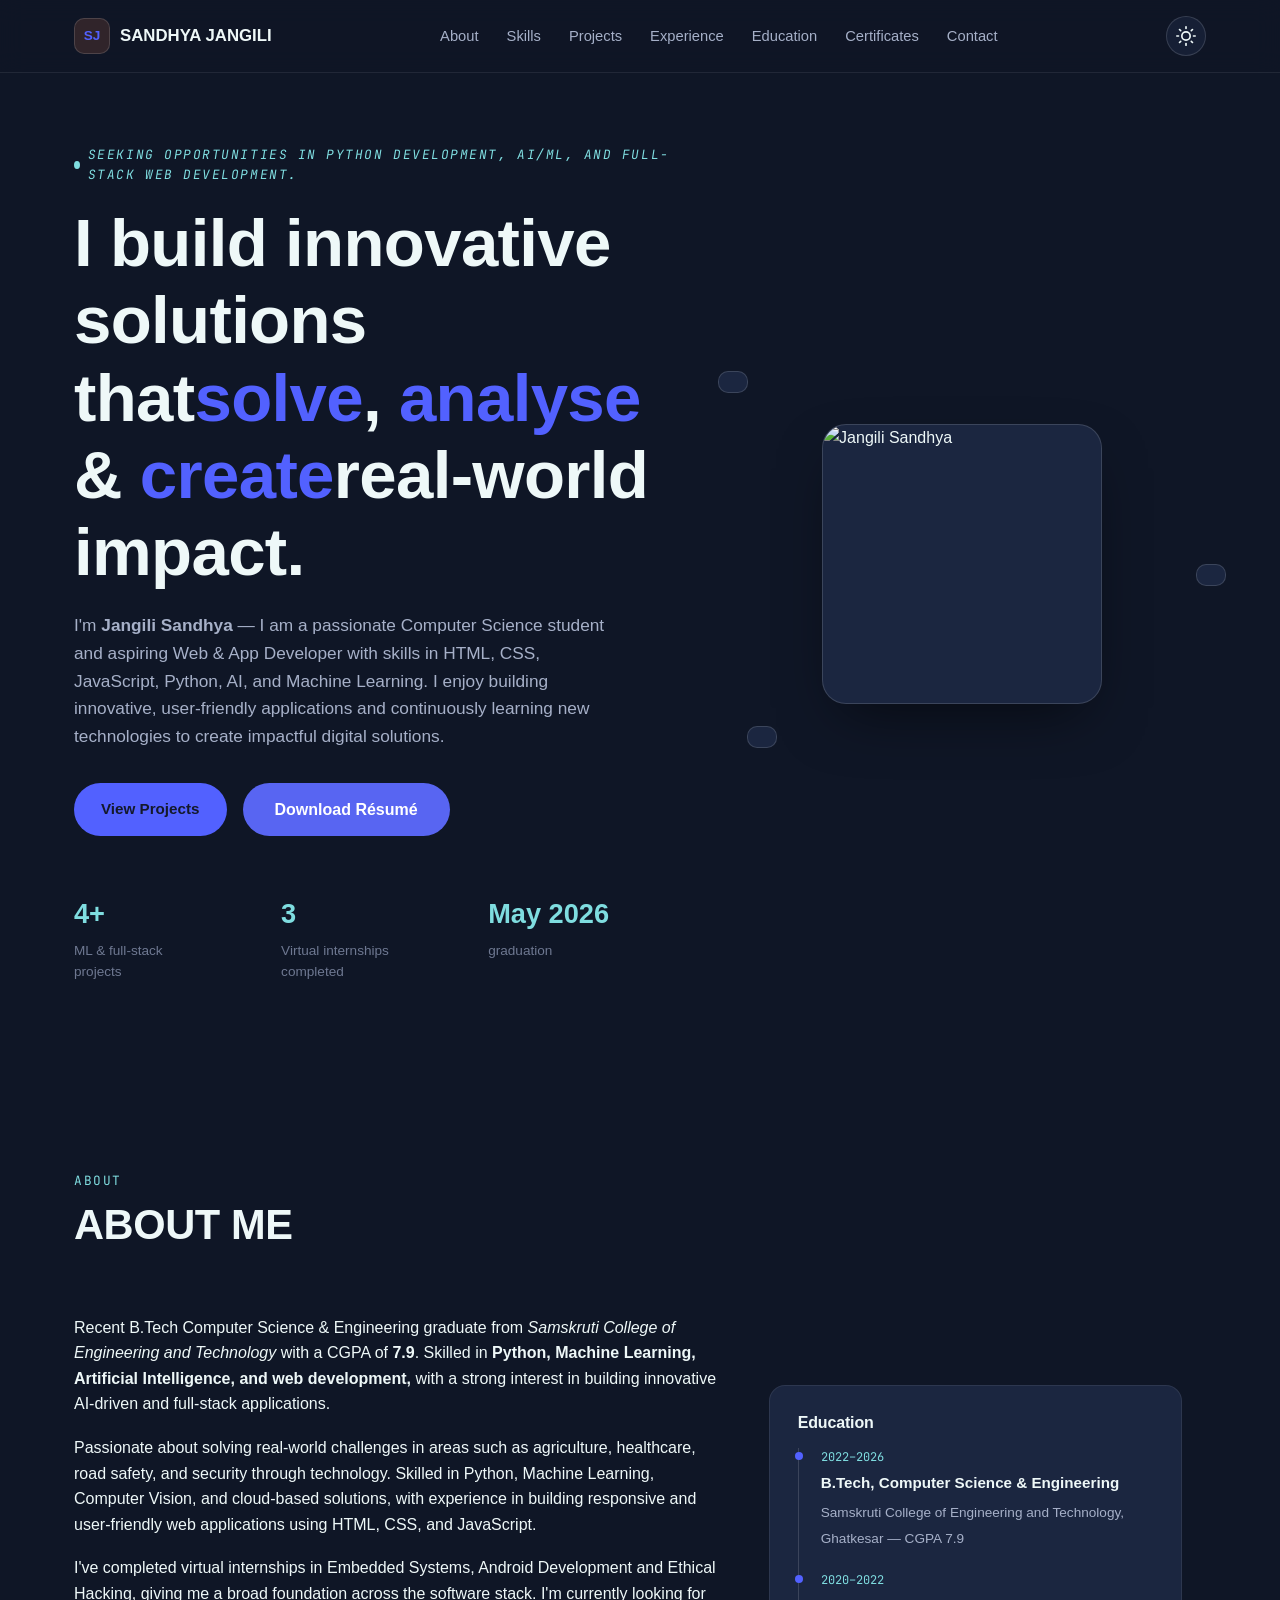
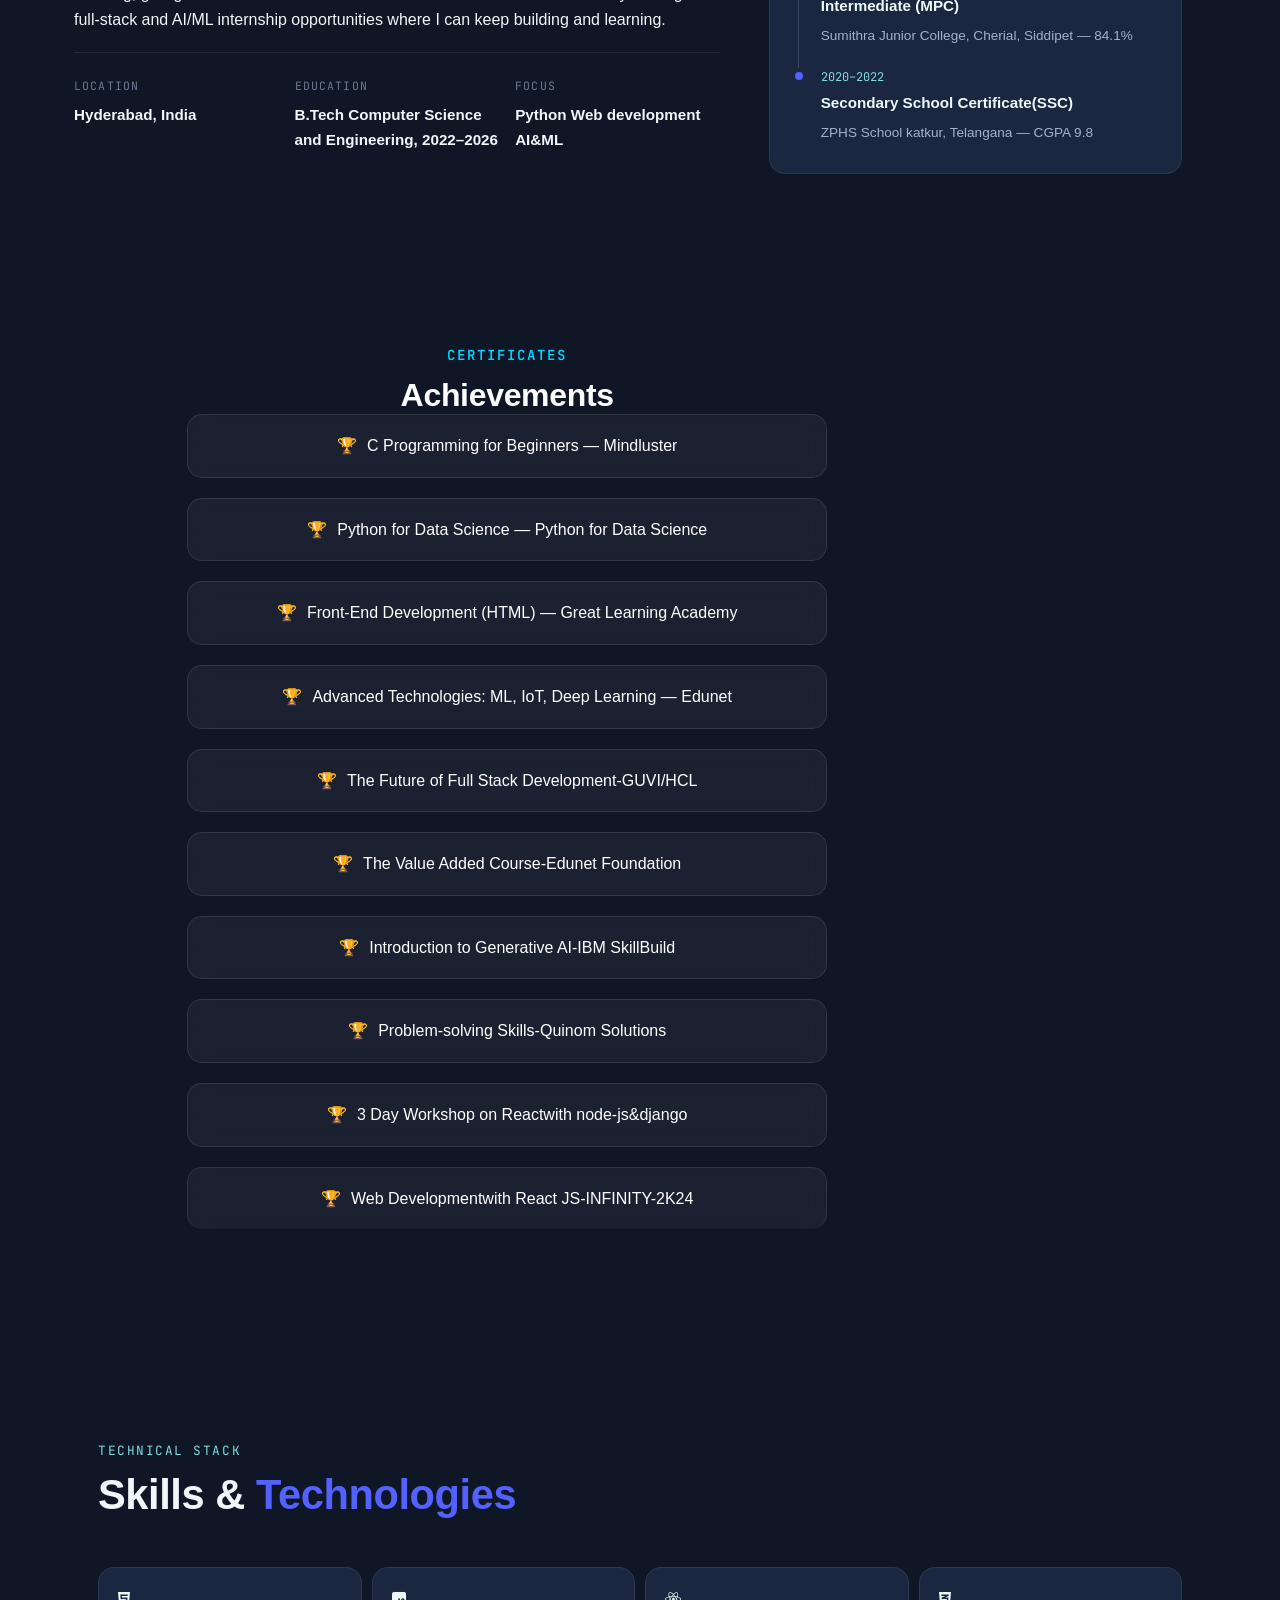
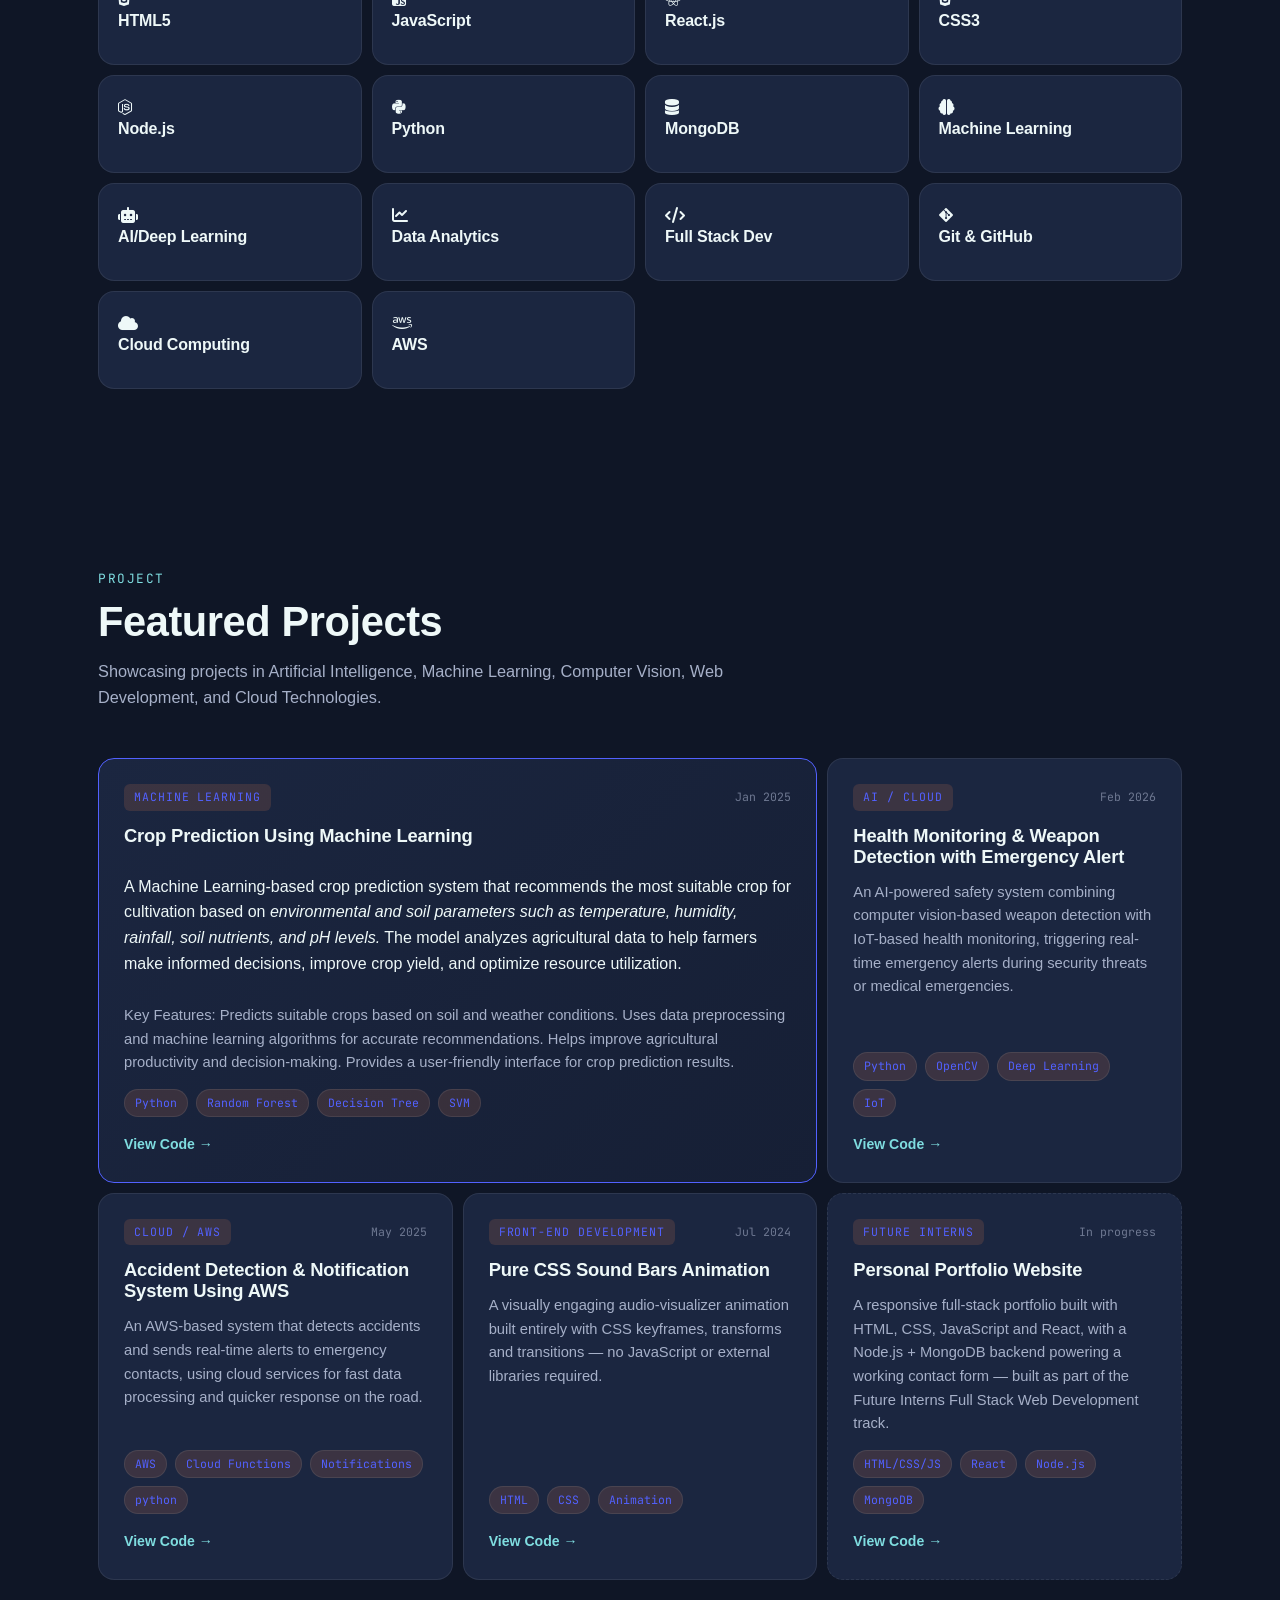
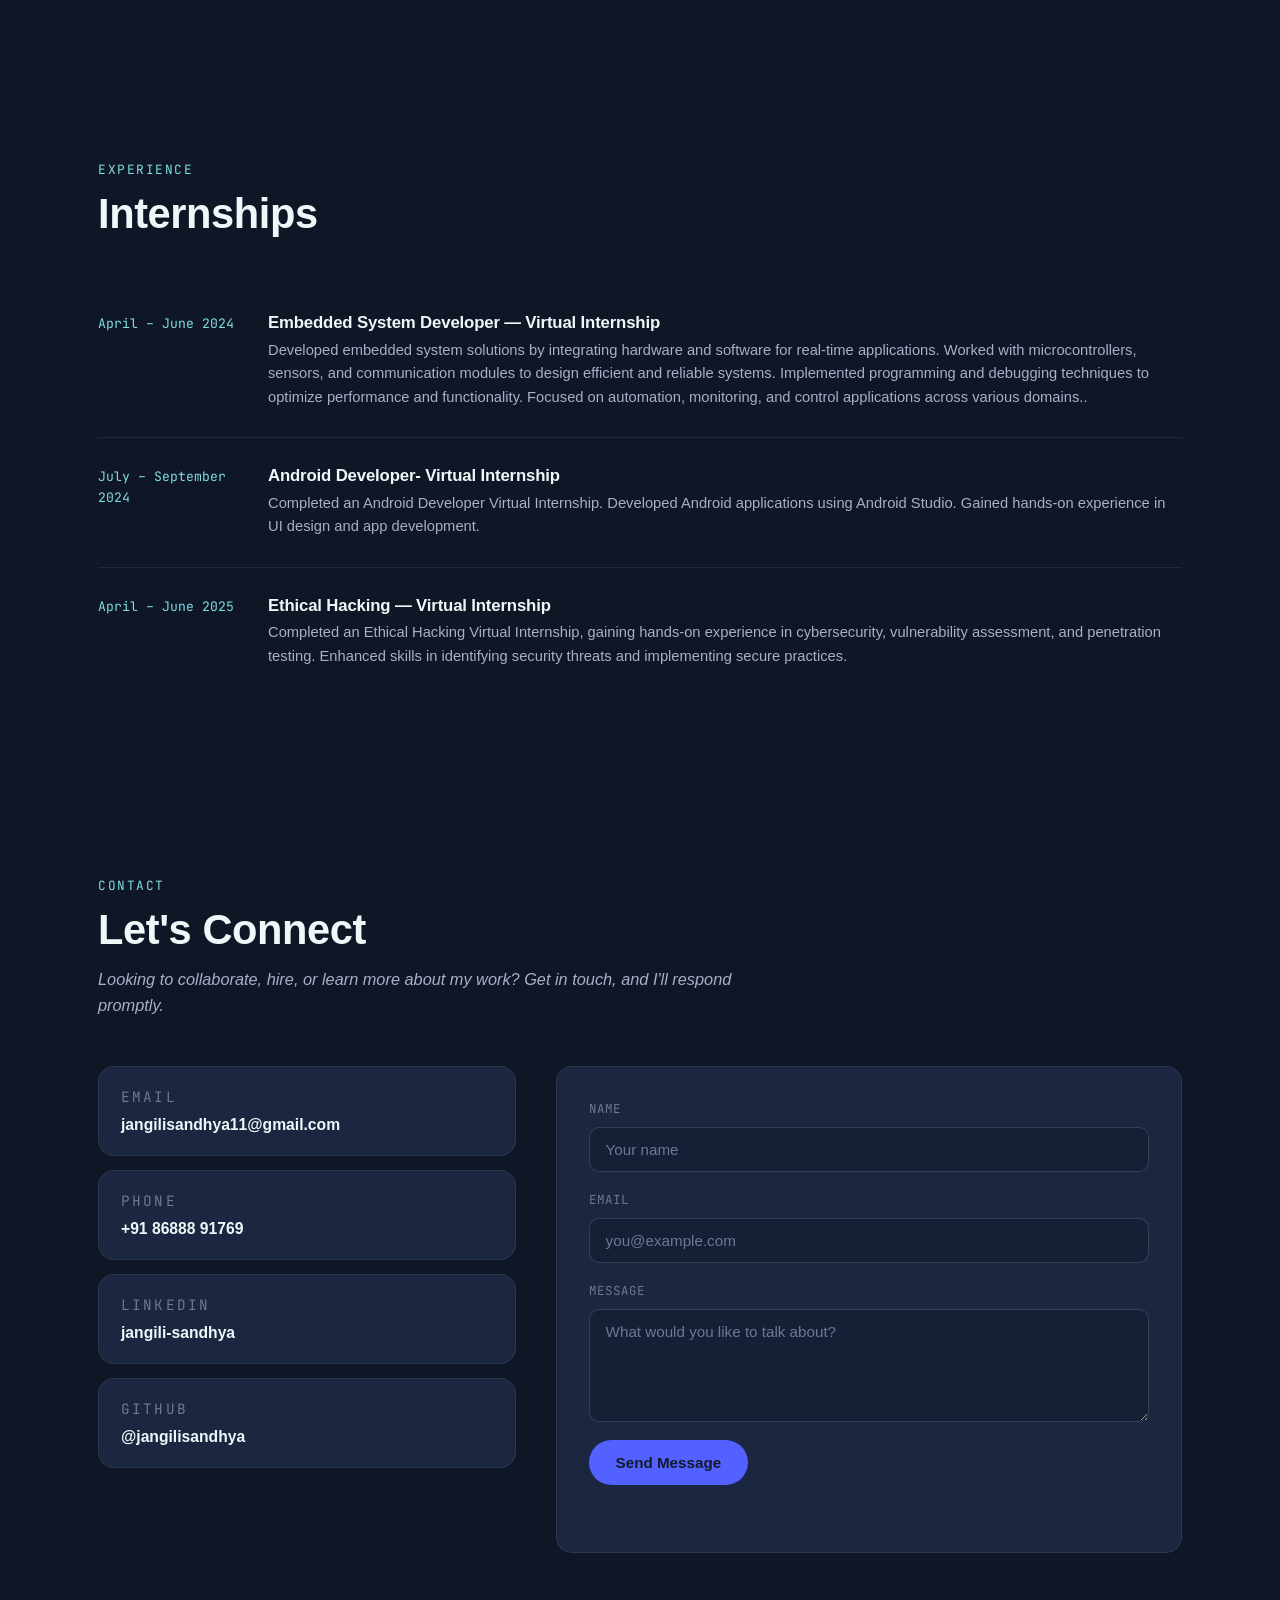
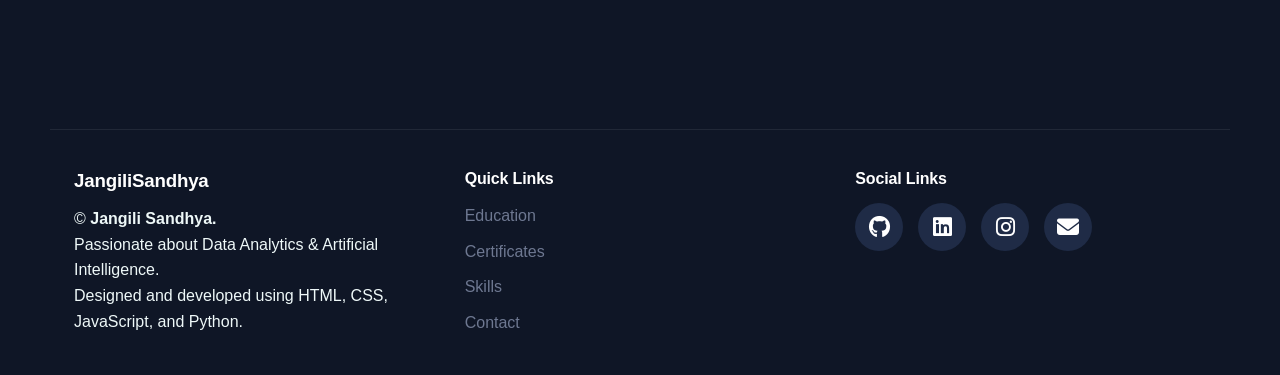
==== index.html @ 5380851a "Add files via upload" ====
<!DOCTYPE html>
<html lang="en">
<head>
  <meta charset="UTF-8" />
  <meta name="viewport" content="width=device-width, initial-scale=1.0" />
  <title>Jangili Sandhya |Python Developer | AI/ML Enthusiast | Front-End Developer | B.Tech CSE Graduate</title>
  <meta name="description" content="Portfolio of Jangili Sandhya — B.Tech Computer Science student specializing in AI, Machine Learning, Python and Full Stack Development. Explore projects, skills, and get in touch." />
  <meta name="keywords" content="Jangili Sandhya, AI ML Developer, Python Developer, Full Stack Developer, Portfolio, Machine Learning Projects" />
  <meta name="author" content="Jangili Sandhya" />

  <!-- Open Graph -->
  <meta property="og:title" content="Jangili Sandhya |Python Developer | AI/ML Enthusiast | Front-End Developer | B.Tech CSE Graduate " />
  <meta property="og:description" content="B.Tech CSE student building intelligent systems with Python, Machine Learning and Full Stack Web Development." />
  <meta property="og:type" content="website" />
  <meta property="og:image" content="profile.jpeg" />

  <link rel="icon" href="data:image/svg+xml,<svg xmlns=%22http://www.w3.org/2000/svg%22 viewBox=%220 0 100 100%22><circle cx=%2250%22 cy=%2250%22 r=%2245%22 fill=%22%230F1626%22/><circle cx=%2250%22 cy=%2250%22 r=%2210%22 fill=%22%23FF8552%22/></svg>" />

  <link rel="preconnect" href="https://fonts.googleapis.com">
  <link rel="preconnect" href="https://fonts.gstatic.com" crossorigin>
  <link href="https://fonts.googleapis.com/css2?family=Space+Grotesk:wght@400;500;600;700&family=Inter:wght@400;500;600&family=JetBrains+Mono:wght@400;500&display=swap" rel="stylesheet">

 <link rel="stylesheet" href="style.css">
  <link rel="stylesheet"
    href="https://cdnjs.cloudflare.com/ajax/libs/font-awesome/6.5.2/css/all.min.css">
</head>
<body>

  <!-- ===== Skip link for accessibility ===== -->
  <a href="#main" class="skip-link">Skip to content</a>

  <canvas id="network-canvas" aria-hidden="true"></canvas>

  <!-- ===== Header / Nav ===== -->
  <header class="site-header">
    <div class="header-inner">
      <a href="#hero" class="logo" aria-label="Jangili Sandhya home">
        <span class="logo-mark">SJ</span>
        <span class="logo-text">SANDHYA JANGILI</span>
      </a>

      <nav class="main-nav" aria-label="Primary">
        <ul>
          <li><a href="#about">About</a></li>
          <li><a href="#skills">Skills</a></li>
          <li><a href="#projects">Projects</a></li>
          <li><a href="#experience">Experience</a></li>
          <li><a href="#education">Education</a></li>
          <li><a href="#certificates">Certificates</a></li>
          <li><a href="#contact">Contact</a></li>
        </ul>
      </nav>
      <div class="header-actions">
        <button class="theme-toggle" id="theme-toggle" aria-label="Toggle theme">

  <!-- Sun Icon -->
  <svg class="icon-sun" width="20" height="20" viewBox="0 0 24 24" fill="none"
    stroke="currentColor" stroke-width="2" stroke-linecap="round"
    stroke-linejoin="round">
    <circle cx="12" cy="12" r="5"></circle>
    <line x1="12" y1="1" x2="12" y2="3"></line>
    <line x1="12" y1="21" x2="12" y2="23"></line>
    <line x1="4.22" y1="4.22" x2="5.64" y2="5.64"></line>
    <line x1="18.36" y1="18.36" x2="19.78" y2="19.78"></line>
    <line x1="1" y1="12" x2="3" y2="12"></line>
    <line x1="21" y1="12" x2="23" y2="12"></line>
    <line x1="4.22" y1="19.78" x2="5.64" y2="18.36"></line>
    <line x1="18.36" y1="5.64" x2="19.78" y2="4.22"></line>
  </svg>

  <!-- Moon Icon -->
  <svg class="icon-moon" width="20" height="20" viewBox="0 0 24 24" fill="none"
    stroke="currentColor" stroke-width="2" stroke-linecap="round"
    stroke-linejoin="round">
    <path d="M21 12.79A9 9 0 1 1 11.21 3 7 7 0 0 0 21 12.79"></path>
  </svg>

</button>

<button class="nav-toggle" id="nav-toggle" aria-label="Open navigation menu" aria-expanded="false">
    <span></span>
    <span></span>
    <span></span>
</button>
      </div>
    </div>
  </header>

  <main id="main">

    <!-- ===== Hero ===== -->
    <section id="hero" class="hero">
      <div class="hero-inner">
        <p class="eyebrow"><span class="status-dot" aria-hidden="true"></span><i>Seeking opportunities in Python Development, AI/ML, and Full-Stack Web Development.</i></p>
        <h1 class="hero-title">
          I build innovative solutions that<span class="highlight">solve</span>,
          <span class="highlight">analyse</span> &amp;
          <span class="highlight">create</span>real-world impact.
        </h1>
        <p class="hero-sub">
          I'm <strong>Jangili Sandhya</strong> — I am a passionate Computer Science student and aspiring Web & App Developer with skills in HTML, CSS, JavaScript, Python, AI, and Machine Learning. I enjoy building innovative, user-friendly applications and continuously learning new technologies to create impactful digital solutions.
        </p>

        <div class="hero-actions">
          <a href="#projects" class="btn btn-primary">View Projects</a>
          <a href="JANGILII SANDHYA.pdf" class="download-btn" >Download Résumé</a>
        </div>

        <dl class="hero-stats">
          <div>
            <dt>4+</dt>
            <dd>ML &amp; full-stack projects</dd>
          </div>
          <div>
            <dt>3</dt>
            <dd>Virtual internships completed</dd>
          </div>
          <div>
            <dt>May 2026</dt>
            <dd> graduation</dd>
          </div>
        </dl>
      </div>

      <div class="hero-visual" aria-hidden="true">
        <div class="orbit-card card-1">
          <span></span>
        </div>
        <div class="orbit-card card-2">
          <span></span>
        </div>
        <div class="orbit-card card-3">
          <span></span> 
        </div>
        <div class="profile-frame">
          <img src="profilee.png" alt="Jangili Sandhya" width="280" height="280" />
        </div>
      </div>
    </section>
   
    <!-- ===== About ===== -->
     <section id="about" class="section about">
      <div class="section-head">
        <p class="eyebrow">About</p>
        <h2>ABOUT ME</h2>
      </div>

      <div class="about-grid">
        <div class="about-text">
          <p>
            <blockquote>Recent B.Tech Computer Science & Engineering graduate from <i>Samskruti College of Engineering and Technology</i> with a CGPA of <b>7.9</b>. Skilled in<strong> Python, Machine Learning, Artificial Intelligence, and web development,</strong> with a strong interest in building innovative AI-driven and full-stack applications.</blockquote>
          </p>
          <p>
           <blockquote> Passionate about solving real-world challenges in areas such as agriculture, healthcare, road safety, and security through technology. Skilled in Python, Machine Learning, Computer Vision, and cloud-based solutions, with experience in building responsive and user-friendly web applications using HTML, CSS, and JavaScript.</blockquote></p>
          </p>
          <p>
            <blockquote>I've completed virtual internships in Embedded Systems, Android Development and
            Ethical Hacking, giving me a broad foundation across the software stack. I'm currently
            looking for full-stack and AI/ML internship opportunities where I can keep building and
            learning.</blockquote>
          </p>

          <div class="about-meta">
            <div class="meta-item">
              <span class="meta-label">Location</span>
              <span class="meta-value">Hyderabad, India</span>
            </div>
            <div class="meta-item">
              <span class="meta-label">Education</span>
              <span class="meta-value">B.Tech Computer Science and Engineering, 2022&ndash;2026</span>
            </div>
            <div class="meta-item">
              <span class="meta-label">Focus</span>
              <span class="meta-value">Python Web development AI&ML</span>
            </div>
          </div>
        </div>
         <section id="education" class="section education">
        <aside class="education-card">
          <h3>Education</h3>
          <ol class="timeline">
            <li>
              <span class="timeline-year">2022&ndash;2026</span>
              <strong>B.Tech, Computer Science &amp; Engineering</strong>
              <span>Samskruti College of Engineering and Technology, Ghatkesar &mdash; CGPA 7.9</span>
            </li>
            <li>
              <span class="timeline-year">2020&ndash;2022</span>
              <strong>Intermediate (MPC)</strong>
              <span>Sumithra Junior College, Cherial, Siddipet &mdash; 84.1%</span>
            </li>
            <li>
              <span class="timeline-year">2020&ndash;2022</span>
              <strong>Secondary School Certificate(SSC)</strong>
              <span>ZPHS School katkur, Telangana &mdash; CGPA 9.8</span>
            </li>
          </ol>
        </ul>
        </aside>
      </div>
      <section id="certificates" class="section certificates">
        <div class="section-head">
        <p class="eyebrow">Certificates</p>
          <h3>Achievements</h3>
          <ul class="cert-list">
            <li>C Programming for Beginners &mdash; Mindluster</li>
            <li>Python for Data Science &mdash; Python for Data Science</li>
            <li>Front-End Development (HTML) &mdash; Great Learning Academy</li>
            <li>Advanced Technologies: ML, IoT, Deep Learning &mdash; Edunet</li>
            <li>The Future of Full Stack Development-GUVI/HCL </li>
            <li>The Value Added Course-Edunet Foundation</li>
            <li>Introduction to Generative AI-IBM SkillBuild</li>
            <li>Problem-solving Skills-Quinom Solutions</li>
            <li>3 Day Workshop on Reactwith node-js&django</li>
            <li>Web Developmentwith React JS-INFINITY-2K24</li>
          </ul>
        </section>
       

    <!-- ===== SKILLS & TECHNOLOGIES SECTION ===== -->
    <section id="skills" class="section skills">
      <div class="section-head">
        <p class="eyebrow">TECHNICAL STACK</p>
        <h2>Skills & <span class="highlight">Technologies</span></h2>
      </div>

      <div class="skills-grid">
        <!-- Row 1 -->
        <div class="skill-card">
          <div class="skill-icon"><i class="fab fa-html5"></i></div>
          <h3>HTML5</h3>
        </div>
        <div class="skill-card">
          <div class="skill-icon"><i class="fab fa-js-square"></i></div>
          <h3>JavaScript</h3>
        </div>
        <div class="skill-card">
          <div class="skill-icon"><i class="fab fa-react"></i></div>
          <h3>React.js</h3>
        </div>
        <div class="skill-card">
          <div class="skill-icon"><i class="fab fa-css3-alt"></i></div>
          <h3>CSS3</h3>
        </div>
        <div class="skill-card">
          <div class="skill-icon"><i class="fab fa-node-js"></i></div>
          <h3>Node.js</h3>
        </div>

        <!-- Row 2 -->
        <div class="skill-card">
          <div class="skill-icon"><i class="fab fa-python"></i></div>
          <h3>Python</h3>
        </div>
        <div class="skill-card">
          <div class="skill-icon"><i class="fas fa-database"></i></div>
          <h3>MongoDB</h3>
        </div>
        <div class="skill-card">
          <div class="skill-icon"><i class="fas fa-brain"></i></div>
          <h3>Machine Learning</h3>
        </div>
        <div class="skill-card">
          <div class="skill-icon"><i class="fas fa-robot"></i></div>
          <h3>AI/Deep Learning</h3>
        </div>

        <!-- Row 3 -->
        <div class="skill-card">
          <div class="skill-icon"><i class="fas fa-chart-line"></i></div>
          <h3>Data Analytics</h3>
        </div>
        <div class="skill-card">
          <div class="skill-icon"><i class="fas fa-code"></i></div>
          <h3>Full Stack Dev</h3>
        </div>
        <div class="skill-card">
          <div class="skill-icon"><i class="fab fa-git-alt"></i></div>
          <h3>Git & GitHub</h3>
        </div>
        <div class="skill-card">
          <div class="skill-icon"><i class="fas fa-cloud"></i></div>
          <h3>Cloud Computing</h3>
        </div>
        <div class="skill-card">
          <div class="skill-icon"><i class="fab fa-aws"></i></div>
          <h3>AWS</h3>
        </div>
      </div>
    </section>

    <!-- ===== Projects ===== -->
    <section id="projects" class="section projects">
      <div class="section-head">
        <p class="eyebrow">PROJECT</p>
        <h2>Featured Projects</h2>
        <p class="section-sub">Showcasing projects in Artificial Intelligence, Machine Learning, Computer Vision, Web Development, and Cloud Technologies.</p>
      </div>

      <div class="project-grid">

        <article class="project-card featured">
          <div class="project-card-head">
            <span class="project-tag">Machine Learning</span>
            <span class="project-date">Jan 2025</span>
          </div>
          <h3>Crop Prediction Using Machine Learning</h3>
          <p>
            <blockquote> A Machine Learning-based crop prediction system that recommends the most suitable crop for
           cultivation based on <i>environmental and soil parameters such as temperature, humidity, rainfall, soil nutrients, and pH levels.</i> 
           The model analyzes agricultural data to help farmers make informed decisions, improve crop yield, and optimize resource utilization.</blockquote>
          </p>
          <p>Key Features:

           Predicts suitable crops based on soil and weather conditions.
           Uses data preprocessing and machine learning algorithms for accurate recommendations.
           Helps improve agricultural productivity and decision-making.
           Provides a user-friendly interface for crop prediction results.</p>
          <ul class="tag-list small">
            <li>Python</li>
            <li>Random Forest</li>
            <li>Decision Tree</li>
            <li>SVM</li>
          </ul>
          <div class="project-links">
            <a href="https://github.com/jangilisandhya" target="_blank" >View Code &rarr;</a>
          </div>
        </article>

        <article class="project-card">
          <div class="project-card-head">
            <span class="project-tag">AI / Cloud</span>
            <span class="project-date">Feb 2026</span>
          </div>
          <h3>Health Monitoring &amp; Weapon Detection with Emergency Alert</h3>
          <p>
            An AI-powered safety system combining computer vision-based weapon detection with
            IoT-based health monitoring, triggering real-time emergency alerts during security
            threats or medical emergencies.
          </p>
          <ul class="tag-list small">
            <li>Python</li>
            <li>OpenCV</li>
            <li>Deep Learning</li>
            <li>IoT</li>
          </ul>
          <div class="project-links">
            <a href="https://github.com/jangilisandhya" target="_blank" >View Code &rarr;</a>
          </div>
        </article>

        <article class="project-card">
          <div class="project-card-head">
            <span class="project-tag">Cloud / AWS</span>
            <span class="project-date">May 2025</span>
          </div>
          <h3>Accident Detection &amp; Notification System Using AWS</h3>
          <p>
            An AWS-based system that detects accidents and sends real-time alerts to emergency
            contacts, using cloud services for fast data processing and quicker response on the
            road.
          </p>
          <ul class="tag-list small">
            <li>AWS</li>
            <li>Cloud Functions</li>
            <li>Notifications</li>
            <li>python</li>
          </ul>
          <div class="project-links">
            <a href="https://github.com/jangilisandhya" target="_blank" >View Code &rarr;</a>
          </div>
        </article>

        <article class="project-card">
          <div class="project-card-head">
            <span class="project-tag">Front-End Development</span>
            <span class="project-date">Jul 2024</span>
          </div>
          <h3>Pure CSS Sound Bars Animation</h3>
          <p>
            A visually engaging audio-visualizer animation built entirely with CSS keyframes,
            transforms and transitions &mdash; no JavaScript or external libraries required.
          </p>
          <ul class="tag-list small">
            <li>HTML</li>
            <li>CSS</li>
            <li>Animation</li>
          </ul>
          <div class="project-links">
            <a href="https://github.com/jangilisandhya" target="_blank" >View Code &rarr;</a>
          </div>
        </article>

        <article class="project-card placeholder">
          <div class="project-card-head">
            <span class="project-tag">Future Interns</span>
            <span class="project-date">In progress</span>
          </div>
          <h3>Personal Portfolio Website </h3>
          <p>
            A responsive full-stack portfolio built with HTML, CSS, JavaScript and React, with a
            Node.js + MongoDB backend powering a working contact form &mdash; built as part of the
            Future Interns Full Stack Web Development track.
          </p>
          <ul class="tag-list small">
            <li>HTML/CSS/JS</li>
            <li>React</li>
            <li>Node.js</li>
            <li>MongoDB</li>
          </ul>
          <div class="project-links">
            <a href="https://github.com/jangilisandhya" target="_blank" >View Code &rarr;</a>
          </div>
        </article>

      </div>
    </section>

    <section id="experience" class="section experience">
      <div class="section-head">
        <p class="eyebrow">Experience</p>
        <h2>Internships</h2>
      </div>

      <ul class="experience-list">
        <li>
          <div class="experience-period">April &ndash; June 2024</div>
          <div class="experience-body">
            <h3>Embedded System Developer &mdash; Virtual Internship</h3>
            <p>Developed embedded system solutions by integrating hardware and software for real-time applications. Worked with microcontrollers, sensors, and communication modules to design efficient and reliable systems. Implemented programming and debugging techniques to optimize performance and functionality. Focused on automation, monitoring, and control applications across various domains..</p>
          </div>
        </li>
        <li>
          <div class="experience-period">July &ndash; September 2024</div>
          <div class="experience-body">
            <h3>Android Developer- Virtual Internship</h3>
            <p>Completed an Android Developer Virtual Internship.
               Developed Android applications using Android Studio.
               Gained hands-on experience in UI design and app development.</p>
          </div>
        </li>
        <li>
          <div class="experience-period">April &ndash; June 2025</div>
          <div class="experience-body">
            <h3>Ethical Hacking &mdash; Virtual Internship</h3>
            <p>Completed an Ethical Hacking Virtual Internship, gaining hands-on experience in cybersecurity, vulnerability assessment, and penetration testing. Enhanced skills in identifying security threats and implementing secure practices.</p>
          </div>
        </li>
      </ul>
    </section>

    <!-- ===== Contact ===== -->
    <section id="contact" class="section contact">
      <div class="section-head">
        <p class="eyebrow">Contact</p>
        <h2>Let's Connect</h2>
        <p class="section-sub">
          <em>Looking to collaborate, hire, or learn more about my work? Get in touch, and I'll respond promptly.</em>
        </p>
      </div>

      <div class="contact-grid">
        <div class="contact-info">
          <a class="contact-link" href="mailto:jangilisandhya11@gmail.com">
            <span class="contact-label">Email</span>
            <span class="contact-value">jangilisandhya11@gmail.com</span>
          </a>
          <a class="contact-link" href="tel:+918688891769">
            <span class="contact-label">Phone</span>
            <span class="contact-value">+91 86888 91769</span>
          </a>
          <a class="contact-link" href="https://www.linkedin.com/in/jangili-sandhya-9bb1532a4/" target="_blank" rel="noopener noreferrer">
            <span class="contact-label">LinkedIn</span>
            <span class="contact-value">jangili-sandhya</span>
          </a>
          <a class="contact-link" href="https://github.com/jangilisandhya" target="_blank" rel="noopener noreferrer">
            <span class="contact-label">GitHub</span>
            <span class="contact-value">@jangilisandhya</span>
          </a>
        </div>

        <form id="contact-form" class="contact-form" novalidate>
          <div class="form-row">
            <label for="name">Name</label>
            <input type="text" id="name" name="name" placeholder="Your name" required minlength="9" />
          </div>
          <div class="form-row">
            <label for="email">Email</label>
            <input type="email" id="email" name="email" placeholder="you@example.com" required />
          </div>
          <div class="form-row">
            <label for="message">Message</label>
            <textarea id="message" name="message" rows="5" placeholder="What would you like to talk about?" required minlength="25"></textarea>
          </div>

          <button type="submit" class="btn btn-primary" id="form-submit">Send Message</button>

          <p class="form-status" id="form-status" role="status" aria-live="polite"></p>
        </form>
      </div>
    </section>
  </main>
  <footer class="site-footer">

    <!-- Left -->
    <div class="footer-section">
        <h3>Jangili<span>Sandhya</span></h3>
        <p>
            &copy; <span id="year"></span> <b>Jangili Sandhya.</b><br>
            Passionate about Data Analytics & Artificial Intelligence.<br>
            Designed and developed using HTML, CSS, JavaScript, and Python.
        </p>
    </div>

    <!-- Center -->
    <div class="footer-section">
        <h4>Quick Links</h4>
        <ul class="footer-links">
            <li><a href="#education">Education</a></li>
            <li><a href="#certificates">Certificates</a></li>
            <li><a href="#skills">Skills</a></li>
            <li><a href="#contact">Contact</a></li>
        </ul>
    </div>

    <!-- Right -->
    <div class="footer-section">
        <h4>Social Links</h4>
        <div class="social-links">
            <a href="https://github.com/jangilisandhya" target="_blank">
                <i class="fab fa-github"></i>
            </a>

            <a href="https://www.linkedin.com/in/jangili-sandhya-9bb1532a4/" target="_blank">
                <i class="fab fa-linkedin"></i>
            </a>

            <a href="https://www.instagram.com/" target="_blank">
                <i class="fab fa-instagram"></i>
            </a>

            <a href="mailto:jangilisandhya11@gmail.com">
                <i class="fas fa-envelope"></i>
            </a>
        </div>
    </div>
</footer>
     <script src="main.js"></script>
  </body>
</html>
---- style.css ----
/* =========================================================
   Design tokens
   ========================================================= */
:root {
  /* Dark theme (Default) */
  --bg: #0F1626;
  --bg-elevated: #161F35;
  --bg-card: #1B2640;
  --border: rgba(255, 255, 255, 0.08);
  --border-strong: rgba(255, 255, 255, 0.14);

  --text-primary: #eef8f8;
  --text-secondary: #A6B0C8;
  --text-muted: #6E7891;

  --accent: #5261ff;
  --accent-soft: rgba(255, 133, 82, 0.14);
  --accent-strong: #FFA579;

  --mint: #7fdde0;
  --mint-soft: rgba(127, 224, 196, 0.12);

  --canvas-line: rgba(127, 224, 196, 0.16);
  --canvas-node: rgba(255, 133, 82, 0.35);

  --shadow-lg: 0 24px 60px -20px rgba(0, 0, 0, 0.6);
  --shadow-sm: 0 8px 24px -12px rgba(0, 0, 0, 0.5);

  --radius-sm: 10px;
  --radius-md: 16px;
  --radius-lg: 24px;

  --font-display: 'poppins', 'Segoe UI', sans-serif;
  --font-body: 'poppins', 'Segoe UI', sans-serif;
  --font-mono: 'JetBrains Mono', 'Courier New', monospace;

  --max-width: 1180px;
  --transition: 220ms ease;
}
/*Default */
[data-theme="light"] {
  --bg: #F6F4F0;
  --bg-elevated: #FFFFFF;
  --bg-card: #FFFFFF;
  --border: rgba(15, 22, 38, 0.08);
  --border-strong: rgba(15, 22, 38, 0.14);

  --text-primary: #111933;
  --text-secondary: #4B5468;
  --text-muted: #8B93A8;

  --accent:#e2ab2b;
  --accent-soft: rgba(226, 98, 43, 0.10);
  --accent-strong:#1faac2;

  --mint: #831f9e;
  --mint-soft: rgba(31, 158, 128, 0.10);

  --canvas-line: rgba(31, 158, 128, 0.14);
  --canvas-node: rgba(226, 98, 43, 0.28);

  --shadow-lg: 0 24px 60px -24px rgba(20, 25, 43, 0.18);
  --shadow-sm: 0 8px 24px -16px rgba(20, 25, 43, 0.16);
}

/* =========================================================
   Reset & base
   ========================================================= */
* {
  margin: 0;
  padding: 0;
  box-sizing: border-box;
}

html {
  scroll-behavior: smooth; 
}

body {
  font-family: var(--font-body);
  background: var(--bg);
  color: var(--text-primary);
  line-height: 1.6;
  transition: background var(--transition), color var(--transition);
  overflow-x: hidden;
}

@media (prefers-reduced-motion: reduce) {
  html { scroll-behavior: auto; }
  *, *::before, *::after {
    animation-duration: 0.01ms !important;
    animation-iteration-count: 1 !important;
    transition-duration: 0.01ms !important;
    scroll-behavior: auto !important;
  }
}

img { max-width: 100%; display: block; }


a {
  color: inherit;
  text-decoration: none;
}

ul, ol { list-style: none; }

h1, h2, h3, h4 {
  font-family: var(--font-display);
  font-weight: 600;
  line-height: 1.15;
  letter-spacing: -0.01em;
}

:focus-visible {
  outline: 2px solid var(--accent);
  outline-offset: 3px;
  border-radius: 4px;
}

.skip-link {
  position: absolute;
  left: -9999px;
  top: 0;
  background: var(--accent);
  color: #14192B;
  padding: 10px 16px;
  font-weight: 600;
  border-radius: 0 0 8px 0;
  z-index: 200;
}
.skip-link:focus {
  left: 0;
}

/* =========================================================
   Background canvas (signature element)
   ========================================================= */
#network-canvas {
  position: fixed;
  inset: 0;
  width: 100%;
  height: 100%;
  z-index: -1;
  opacity: 0.6;
  pointer-events: none;
}

/* =========================================================
   Layout helpers
   ========================================================= */
.section {
  max-width: var(--max-width);
  margin: 0 auto;
  padding: 88px 24px;
}

.section-head {
  max-width: 640px;
  margin-bottom: 48px;
}

.section-head h2 {
  font-size: clamp(1.8rem, 4vw, 2.6rem);
  margin-top: 8px;
}

.section-sub {
  margin-top: 12px;
  color: var(--text-secondary);
  font-size: 1.02rem;
}

.eyebrow {
  font-family: var(--font-mono);
  font-size: 0.8rem;
  letter-spacing: 0.12em;
  text-transform: uppercase;
  color: var(--mint);
  display: inline-flex;
  align-items: center;
  gap: 8px;
}

.status-dot {
  width: 8px;
  height: 8px;
  border-radius: 50%;
  background: var(--mint);
  display: inline-block;
  box-shadow: 0 0 0 0 var(--mint-soft);
  animation: pulse 2.4s infinite;
}

@keyframes pulse {
  0% { box-shadow: 0 0 0 0 rgba(127, 224, 196, 0.5); }
  70% { box-shadow: 0 0 0 8px rgba(127, 224, 196, 0); }
  100% { box-shadow: 0 0 0 0 rgba(127, 224, 196, 0); }
}

/* =========================================================
   Buttons
   ========================================================= */
.btn {
  display: inline-flex;
  align-items: center;
  justify-content: center;
  gap: 8px;
  padding: 13px 26px;
  border-radius: 999px;
  font-family: var(--font-display);
  font-weight: 600;
  font-size: 0.95rem;
  border: 1px solid transparent;
  cursor: pointer;
  transition: transform var(--transition), background var(--transition), border-color var(--transition), color var(--transition);
}

.btn:hover { transform: translateY(-2px); }
.btn:active { transform: translateY(0); }

.btn-primary {
  background: var(--accent);
  color: #14192B;
}
.btn-primary:hover {
  background: var(--accent-strong);
}

.download-btn {
    display: inline-flex;
    align-items: center;
    justify-content: center;
    padding: 14px 32px;
    background: #5865F2; /* same color as View Projects */
    color: #fff;
    border-radius: 999px;
    text-decoration: none;
    font-weight: 600;
    transition: 0.3s;
}

.download-btn:hover {
    transform: translateY(-3px);
}
  
/* =========================================================
   Header
   ========================================================= */
.site-header {
  position: sticky;
  top: 0;
  z-index: 100;
  background: color-mix(in srgb, var(--bg) 80%, transparent);
  backdrop-filter: blur(12px);
  border-bottom: 1px solid var(--border);
}

.header-inner {
  max-width: var(--max-width);
  margin: 0 auto;
  padding: 16px 24px;
  display: flex;
  align-items: center;
  justify-content: space-between;
  gap: 24px;
}

.logo {
  display: flex;
  align-items: center;
  gap: 10px;
  font-family: var(--font-display);
  font-weight: 700;
  font-size: 1.05rem;
}

.logo-mark {
  display: grid;
  place-items: center;
  width: 36px;
  height: 36px;
  border-radius: 10px;
  background: var(--accent-soft);
  color: var(--accent);
  font-size: 0.85rem;
  border: 1px solid var(--border-strong);
}

.logo-dot { color: var(--accent); }

.main-nav ul {
  display: flex;
  gap: 28px;
}

.main-nav a {
  font-size: 0.92rem;
  font-weight: 500;
  color: var(--text-secondary);
  transition: color var(--transition);
  position: relative;
}

.main-nav a:hover { color: var(--text-primary); }

.header-actions {
  display: flex;
  align-items: center;
  gap: 12px;
}

.theme-toggle {
  width: 40px;
  height: 40px;
  border-radius: 50%;
  border: 1px solid var(--border-strong);
  background: var(--bg-elevated);
  color: var(--text-primary);
  display: grid;
  place-items: center;
  cursor: pointer;
  transition: border-color var(--transition), color var(--transition);
}
.theme-toggle:hover { border-color: var(--accent); color: var(--accent); }

.icon-moon { display: none; }
[data-theme="light"] .icon-sun { display: none; }
[data-theme="light"] .icon-moon { display: block; }

.nav-toggle {
  display: none;
  flex-direction: column;
  justify-content: center;
  gap: 5px;
  width: 40px;
  height: 40px;
  background: transparent;
  border: 1px solid var(--border-strong);
  border-radius: 10px;
  cursor: pointer;
}
.nav-toggle span {
  display: block;
  width: 18px;
  height: 2px;
  background: var(--text-primary);
  margin: 0 auto;
  transition: transform var(--transition), opacity var(--transition);
}

/* =========================================================
   Hero
   ========================================================= */
.hero {
  max-width: var(--max-width);
  margin: 0 auto;
  padding: 72px 24px 96px;
  display: grid;
  grid-template-columns: 1.1fr 0.9fr;
  gap: 48px;
  align-items: center;
  min-height: calc(100vh - 70px);
}

.hero-title {
  font-size: clamp(2.4rem, 5.6vw, 4.2rem);
  margin: 18px 0 22px;
}

.highlight {
  color: var(--accent);
  position: relative;
}

.hero-sub {
  color: var(--text-secondary);
  font-size: 1.08rem;
  max-width: 540px;
  margin-bottom: 32px;
}

.hero-actions {
  display: flex;
  gap: 16px;
  flex-wrap: wrap;
  margin-bottom: 56px;
}

.hero-stats {
  display: grid;
  grid-template-columns: repeat(3, auto);
  gap:36px;
}

.hero-stats dt {
  font-family: var(--font-display);
  font-size: 1.7rem;
  font-weight: 700;
  color: var(--mint);
}

.hero-stats dd {
  font-size: 0.85rem;
  color: var(--text-muted);
  margin-top: 4px;
  max-width: 110px;
}

/* Hero visual */
.hero-visual {
  position: relative;
  height: 460px;
  display: grid;
  place-items: center;
}

.profile-frame {
  width: 280px;
  height: 280px;
  border-radius: var(--radius-lg);
  overflow: hidden;
  border: 1px solid var(--border-strong);
  box-shadow: var(--shadow-lg);
  background: var(--bg-card);
    /* Centers the frame inside its parent container horizontally */
  margin: 0 auto; 
  
  /* Smooth transition for the container's shadow during hover */
  transition: transform 0.6s ease, box-shadow 0.6s ease;
}
 
.profile-frame img {
  width: 100%;
  height: 100%;
  object-fit: cover;

  /* Smooth transition for the image zoom inside the frame */
  transition: transform 0.6s ease;
}
/* --- ANIMATION EFFECTS ON HOVER --- */

/* 1. Zooms the container and deepens the shadow slightly */
.profile-frame:hover {
  transform: scale(1.04); 
  box-shadow: 0 12px 24px rgba(0, 0, 0, 0.2); /* Adjust based on your token system if needed */
}

/* 2. Zooms the image slightly inside the circular frame for a parallax effect */
.profile-frame:hover img {
  transform: scale(1.06);
}

.orbit-card {
  position: absolute;
  background: var(--bg-card);
  border: 1px solid var(--border-strong);
  border-radius: var(--radius-sm);
  padding: 10px 14px;
  box-shadow: var(--shadow-sm);
  font-size: 0.78rem;
  color: var(--mint);
  animation: float 6s ease-in-out infinite;
}

.mono { font-family: var(--font-mono); }

.card-1 { top: 8%; left: 0; animation-delay: 0s; color: var(--accent); }
.card-2 { top: 50%; right: -4%; animation-delay: 1.2s; }
.card-3 { bottom: 10%; left: 6%; animation-delay: 2.4s; color: var(--mint); }

@keyframes float {
  0%, 100% { transform: translateY(0); }
  50% { transform: translateY(-12px); }
}

/* =========================================================
   About
   ========================================================= */
.about-grid {
  display: grid;
  grid-template-columns: 1.4fr 1fr;
  gap: 25px;
  align-items: start;
}

.about-text p {
  color: var(--text-secondary);
  margin-bottom: 18px;
}

.about-text strong { color: var(--text-primary); }

.about-meta {
  display: grid;
  grid-template-columns: repeat(3, 1fr);
  gap: 16px;
  margin-top: 20px;
  padding-top: 24px;
  border-top: 1px solid var(--border);
}

.meta-label {
  display: block;
  font-family: var(--font-mono);
  font-size: 0.72rem;
  text-transform: uppercase;
  letter-spacing: 0.1em;
  color: var(--text-muted);
  margin-bottom: 6px;
}

.meta-value {
  font-weight: 600;
  font-size: 0.95rem;
}

.education-card {
  background: var(--bg-card);
  border: 1px solid var(--border);
  border-radius: var(--radius-md);
  padding: 28px;
}

.education-card h3 {
  font-size: 1rem;
  margin-bottom: 16px;
}

.education-card h3:not(:first-child) {
  margin-top: 20px;
}

.timeline li {
  position: relative;
  padding-left: 22px;
  padding-bottom: 20px;
  border-left: 1px solid var(--border-strong);
}

.timeline li:last-child {
  border-left-color: transparent;
  padding-bottom: 0;
}

.timeline li::before {
  content: '';
  position: absolute;
  left: -4px;
  top: 4px;
  width: 8px;
  height: 8px;
  border-radius: 50%;
  background: var(--accent);
}

.timeline-year {
  display: block;
  font-family: var(--font-mono);
  font-size: 0.75rem;
  color: var(--mint);
  margin-bottom: 4px;
}

.timeline li strong {
  display: block;
  font-size: 0.95rem;
  margin-bottom: 4px;
}

.timeline li span:not(.timeline-year) {
  color: var(--text-secondary);
  font-size: 0.85rem;
}

.cert-list li {
  font-size: 0.88rem;
  color: var(--text-secondary);
  padding: 8px 0;
  border-bottom: 1px solid var(--border);
}

.cert-list li:last-child { border-bottom: none; }

/* =========================================================
   Skills
   ========================================================= */
.skills-grid {
  display: grid;
  grid-template-columns: repeat(auto-fit, minmax(220px, 1fr));
  gap: 10px;
}

.skill-card {
  background: var(--bg-card);
  border: 1px solid var(--border);
  border-radius: var(--radius-md);
  padding: 19px;
  transition: border-color var(--transition), transform var(--transition);
}

.skill-card:hover {
  border-color: var(--accent);
  transform: translateY(-4px);
}

.skill-card h3 {
  font-size: 1rem;
  margin-bottom: 14px;
  color: var(--text-primary);
}

.tag-list {
  display: flex;
  flex-wrap: wrap;
  gap: 8px;
}

.tag-list li {
  font-family: var(--font-mono);
  font-size: 0.78rem;
  padding: 6px 12px;
  border-radius: 999px;
  background: var(--mint-soft);
  color: var(--mint);
  border: 1px solid var(--border);
}

.tag-list.small li {
  font-size: 0.72rem;
  padding: 4px 10px;
  background: var(--accent-soft);
  color: var(--accent);
}

/* =========================================================
   Projects
   ========================================================= */
.project-grid {
  display: grid;
  grid-template-columns: repeat(auto-fit, minmax(300px, 1fr));
  gap: 10px;
}

.project-card {
  background: var(--bg-card);
  border: 1px solid var(--border);
  border-radius: var(--radius-md);
  padding: 25px;
  display: flex;
  flex-direction: column;
  gap: 14px;
  transition: transform var(--transition), border-color var(--transition), box-shadow var(--transition);
}

.project-card:hover {
  transform: translateY(-6px);
  border-color: var(--border-strong);
  box-shadow: var(--shadow-sm);
}

.project-card.featured {
  grid-column: span 2;
  background: linear-gradient(135deg, var(--bg-card) 0%, var(--bg-elevated) 100%);
  border-color: var(--accent);
}

.project-card-head {
  display: flex;
  justify-content: space-between;
  align-items: center;
}

.project-tag {
  font-family: var(--font-mono);
  font-size: 0.72rem;
  text-transform: uppercase;
  letter-spacing: 0.08em;
  color: var(--accent);
  background: var(--accent-soft);
  padding: 4px 10px;
  border-radius: 6px;
}

.project-date {
  font-family: var(--font-mono);
  font-size: 0.72rem;
  color: var(--text-muted);
}

.project-card h3 {
  font-size: 1.15rem;
}

.project-card p {
  color: var(--text-secondary);
  font-size: 0.92rem;
  flex-grow: 1;
}

.project-links a {
  font-family: var(--font-display);
  font-weight: 600;
  font-size: 0.88rem;
  color: var(--mint);
  transition: gap var(--transition);
}

.project-links a:hover { color: var(--accent); }

.project-card.placeholder {
  border-style: dashed;
}

/* =========================================================
   Experience
   ========================================================= */
.experience-list li {
  display: grid;
  grid-template-columns: 160px 1fr;
  gap: 10px;
  padding: 28px 0;
  border-bottom: 1px solid var(--border);
}

.experience-list li:last-child { border-bottom: none; }

.experience-period {
  font-family: var(--font-mono);
  font-size: 0.82rem;
  color: var(--mint);
}

.experience-body h3 {
  font-size: 1.05rem;
  margin-bottom: 6px;
}

.experience-body p {
  color: var(--text-secondary);
  font-size: 0.92rem;
  
}
/* ===========================
   Certificates Section
=========================== */
.certificates {
    padding: 80px 10%;
}

.certificates .section-head {
    text-align: center;
    margin-bottom: 40px;
}

.certificates .eyebrow {
    color: #00d4ff;
    font-size: 14px;
    font-weight: 600;
    letter-spacing: 2px;
    text-transform: uppercase;
}

.certificates h3 {
    font-size: 2rem;
    color: #fff;
    margin-top: 10px;
}

.cert-list {
    list-style: none;
    padding: 0;
    margin: 0 auto;
    max-width: 900px;

    display: grid;
    grid-template-columns: repeat(auto-fit, minmax(320px, 1fr));
    gap: 20px;
}

.cert-list li {
    background: rgba(255,255,255,0.05);
    border: 1px solid rgba(255,255,255,0.1);
    border-radius: 15px;
    padding: 18px 22px;

    color: #fff;
    font-size: 16px;
    line-height: 1.6;

    transition: 0.3s ease;
    backdrop-filter: blur(10px);
    position: relative;
}

.cert-list li::before {
    content: "🏆";
    margin-right: 10px;
}

.cert-list li:hover {
    transform: translateY(-6px);
    border-color: #00d4ff;
    box-shadow: 0 10px 25px rgba(0,212,255,0.3);
}
/* =========================================================
   Contact
   ========================================================= */
.contact-grid {
  display: grid;
  grid-template-columns: 0.8fr 1.2fr;
  gap: 40px;
}

.contact-info {
  display: flex;
  flex-direction: column;
  gap: 14px;
}

.contact-link {
  display: flex;
  flex-direction: column;
  gap: 4px;
  padding: 18px 22px;
  border: 1px solid var(--border);
  border-radius: var(--radius-md);
  background: var(--bg-card);
  transition: border-color var(--transition), transform var(--transition);
}

.contact-link:hover {
  border-color: var(--accent);
  transform: translateX(4px);
}
.contact-label {
  font-family: var(--font-mono);
  font-size: 0.9rem;
  text-transform: uppercase;
  letter-spacing: 0.15em;
  color: var(--text-muted);
}

.contact-value {
  font-weight: 600;
  font-size: 0.98rem;
  word-break: break-word;
}

.contact-form {
  background: var(--bg-card);
  border: 1px solid var(--border);
  border-radius: var(--radius-md);
  padding: 32px;
  display: flex;
  flex-direction: column;
  gap: 18px;
}

.form-row {
  display: flex;
  flex-direction: column;
  gap: 8px;
}

.form-row label {
  font-family: var(--font-mono);
  font-size: 0.78rem;
  text-transform: uppercase;
  letter-spacing: 0.08em;
  color: var(--text-muted);
}

.form-row input,
.form-row textarea {
  background: var(--bg-elevated);
  border: 1px solid var(--border-strong);
  border-radius: var(--radius-sm);
  padding: 13px 16px;
  font-family: var(--font-body);
  font-size: 0.95rem;
  color: var(--text-primary);
  resize: vertical;
  transition: border-color var(--transition);
}

.form-row input:focus,
.form-row textarea:focus {
  border-color: var(--accent);
}

.form-row input::placeholder,
.form-row textarea::placeholder {
  color: var(--text-muted);
}

#form-submit {
  align-self: flex-start;
}

#form-submit[disabled] {
  opacity: 0.6;
  cursor: not-allowed;
  transform: none;
}

.form-status {
  font-size: 0.88rem;
  min-height: 1.2em;
}

.form-status.success { color: var(--mint); }
.form-status.error { color: var(--accent); }
.site-footer {
    max-width: var(--max-width);
    margin: 0 auto;
    padding: 40px 24px;
    border-top: 1px solid var(--border);

    display: flex;
    justify-content: space-between;
    align-items: flex-start;
    flex-wrap: wrap;
    gap: 40px;
}

.footer-section {
    flex: 1;
    min-width: 250px;
}

.footer-section h3,
.footer-section h4 {
    margin-bottom: 15px;
    color: #ffffff;
}

.footer-links {
    list-style: none;
    padding: 0;
    display: flex;
    flex-direction: column;
    gap: 10px;
}

.footer-links a {
    text-decoration: none;
    color: var(--text-muted);
    transition: .3s;
}

.footer-links a:hover {
    color: var(--accent);
}

/* Social Links */

.social-links {
    display: flex;
    gap: 15px;
    margin-top: 10px;
}

.social-links a {
    width: 48px;
    height: 48px;
    background: #1f2b46;
    border-radius: 50%;
    display: flex;
    justify-content: center;
    align-items: center;
    color: #ffffff;
    font-size: 22px;
    transition: .3s;
}

.social-links a:hover {
    transform: translateY(-5px);
}

.social-links a:nth-child(1):hover {
    background: #000;
}

.social-links a:nth-child(2):hover {
    background: #0A66C2;
}

.social-links a:nth-child(3):hover {
    background: #E4405F;
}

.social-links a:nth-child(4):hover {
    background: #e135ea;
}

@media (max-width:768px) {
    .site-footer {
        flex-direction: column;
        text-align: center;
    }

    .footer-links {
        align-items: center;
    }

    .social-links {
        justify-content: center;
    }
}

/* =========================================================
   Responsive
   ========================================================= */
@media (max-width: 960px) {
  .hero {
    grid-template-columns: 1fr;
    padding-top: 40px;
    min-height: auto;
  }

  .hero-visual {
    order: -1;
    height: 360px;
  }

  .about-grid,
  .contact-grid {
    grid-template-columns: 1fr;
  }

  .project-card.featured {
    grid-column: span 1;
  }

  .about-meta {
    grid-template-columns: 1fr 1fr;
  }
}

@media (max-width: 720px) {
  .main-nav {
    position: absolute;
    top: 100%;
    left: 0;
    right: 0;
    background: var(--bg-elevated);
    border-bottom: 1px solid var(--border);
    transform: translateY(-110%);
    opacity: 0;
    transition: transform var(--transition), opacity var(--transition);
  }

  .main-nav.open {
    transform: translateY(0);
    opacity: 1;
  }

  .main-nav ul {
    flex-direction: column;
    padding: 20px 24px;
    gap: 18px;
  }

  .nav-toggle { display: flex; }

  .nav-toggle.open span:nth-child(1) { transform: translateY(7px) rotate(45deg); }
  .nav-toggle.open span:nth-child(2) { opacity: 0; }
  .nav-toggle.open span:nth-child(3) { transform: translateY(-7px) rotate(-45deg); }

  .hero-stats {
    grid-template-columns: 1fr 1fr;
    gap: 24px;
  }

  .experience-list li {
    grid-template-columns: 1fr;
    gap: 8px;
  }

  .about-meta {
    grid-template-columns: 1fr;
  }

  .section {
    padding: 64px 20px;
  }
}

@media (max-width: 480px) {
  .hero-visual { height: 300px; }
  .profile-frame { width: 220px; height: 220px; }
  .orbit-card { font-size: 0.68rem; padding: 8px 10px; }
  .card-2 { right: 0; }
}
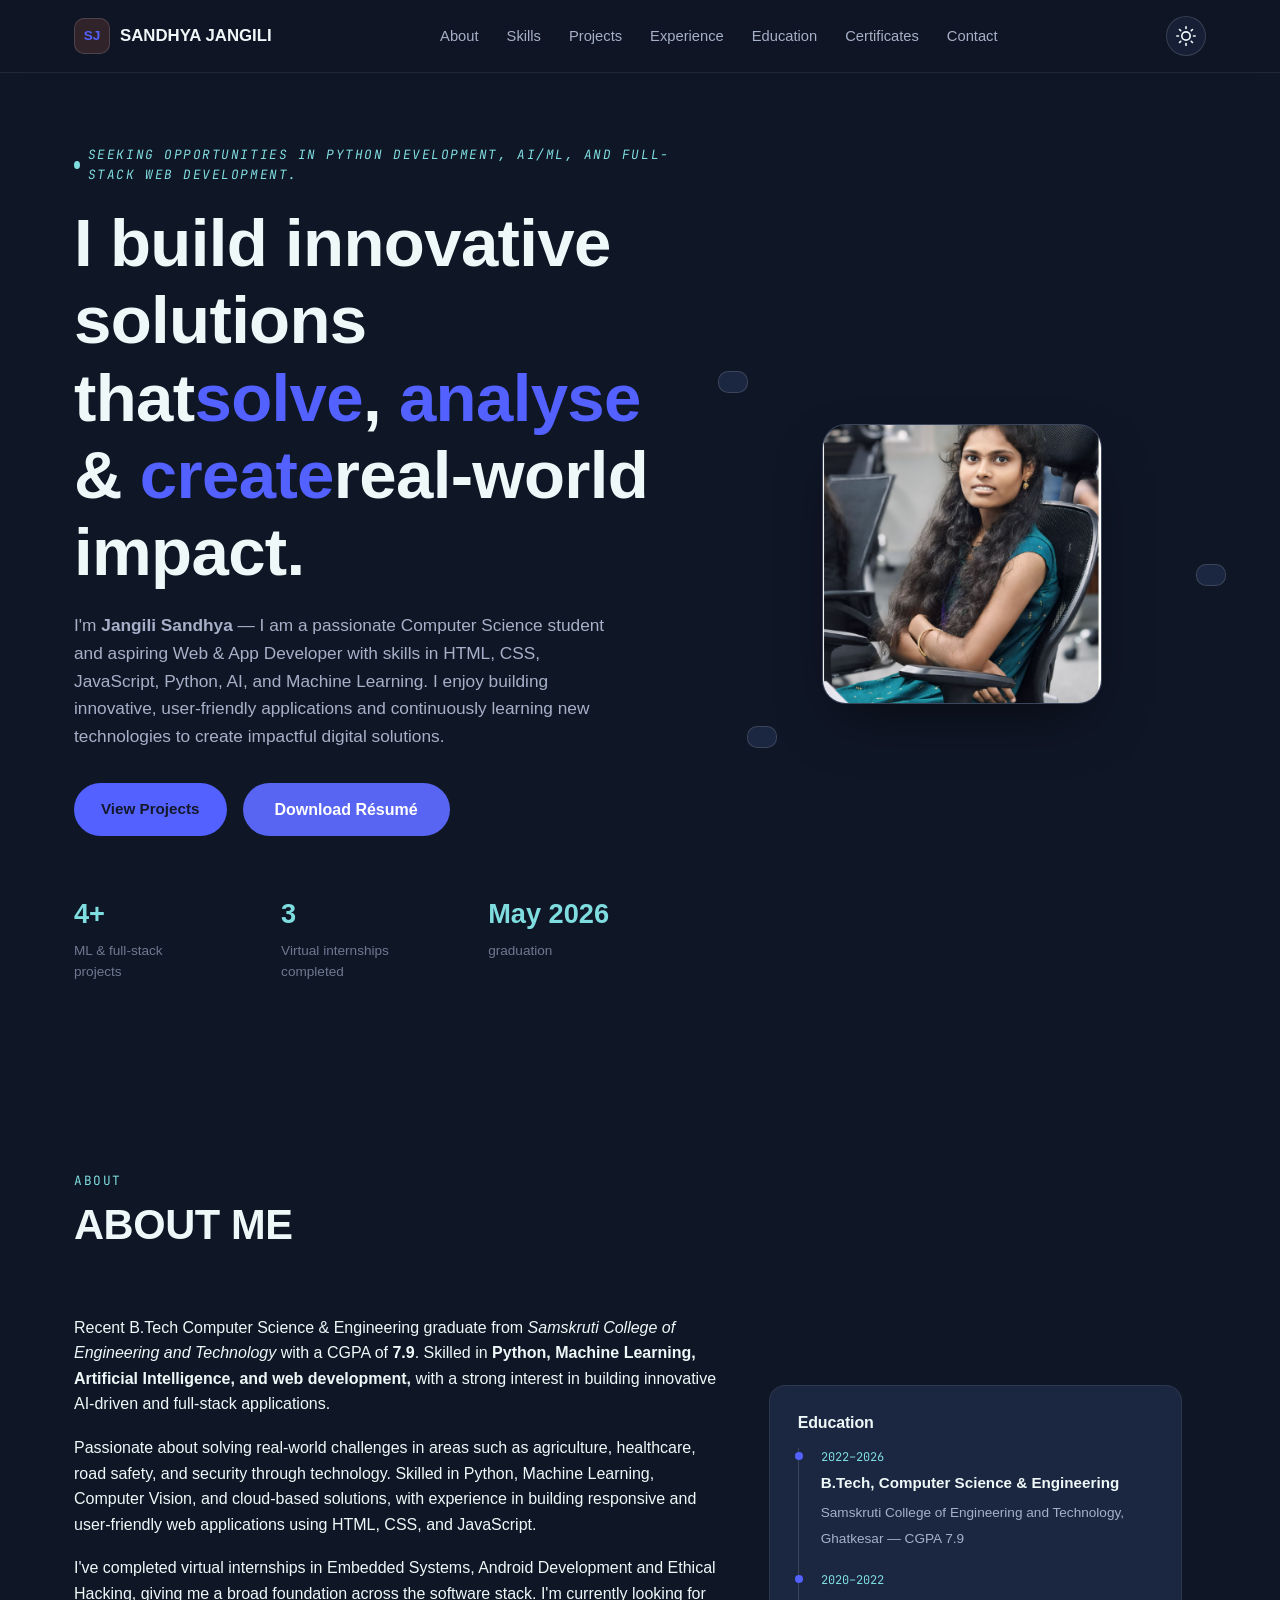
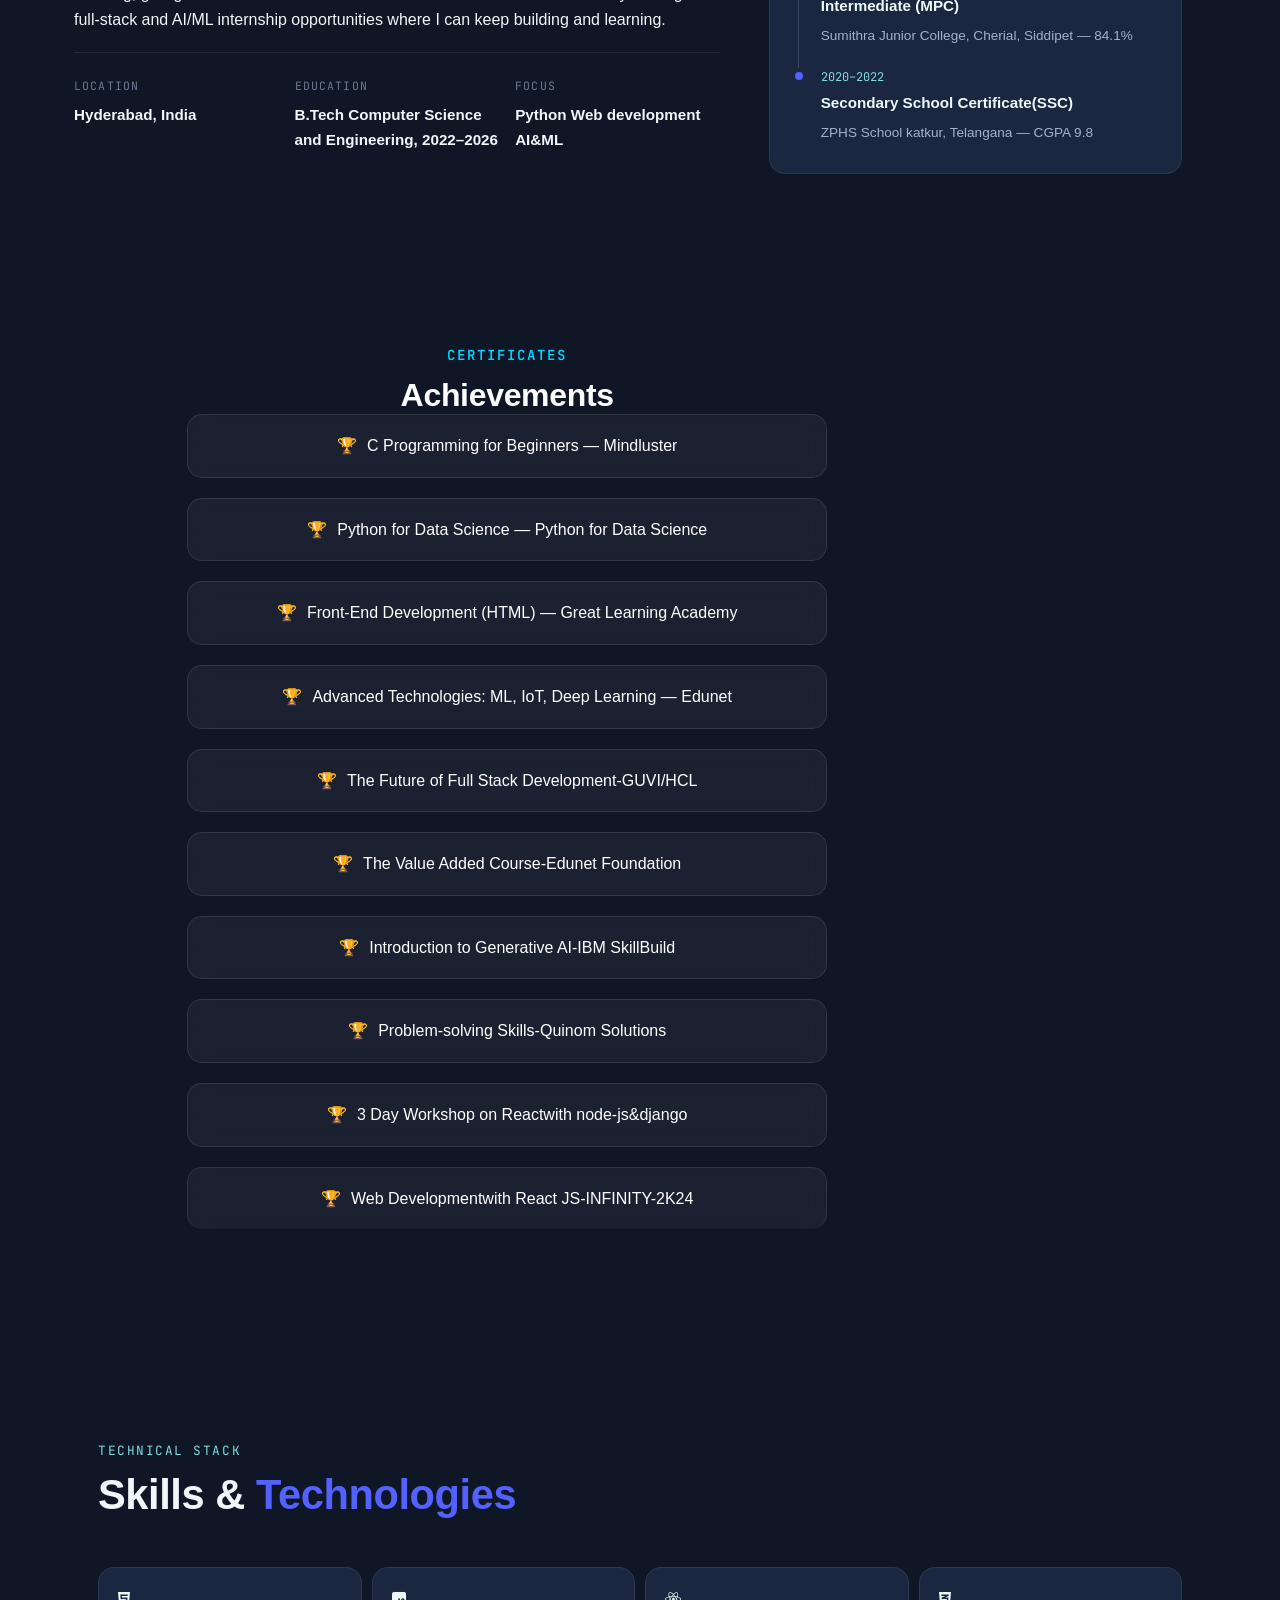
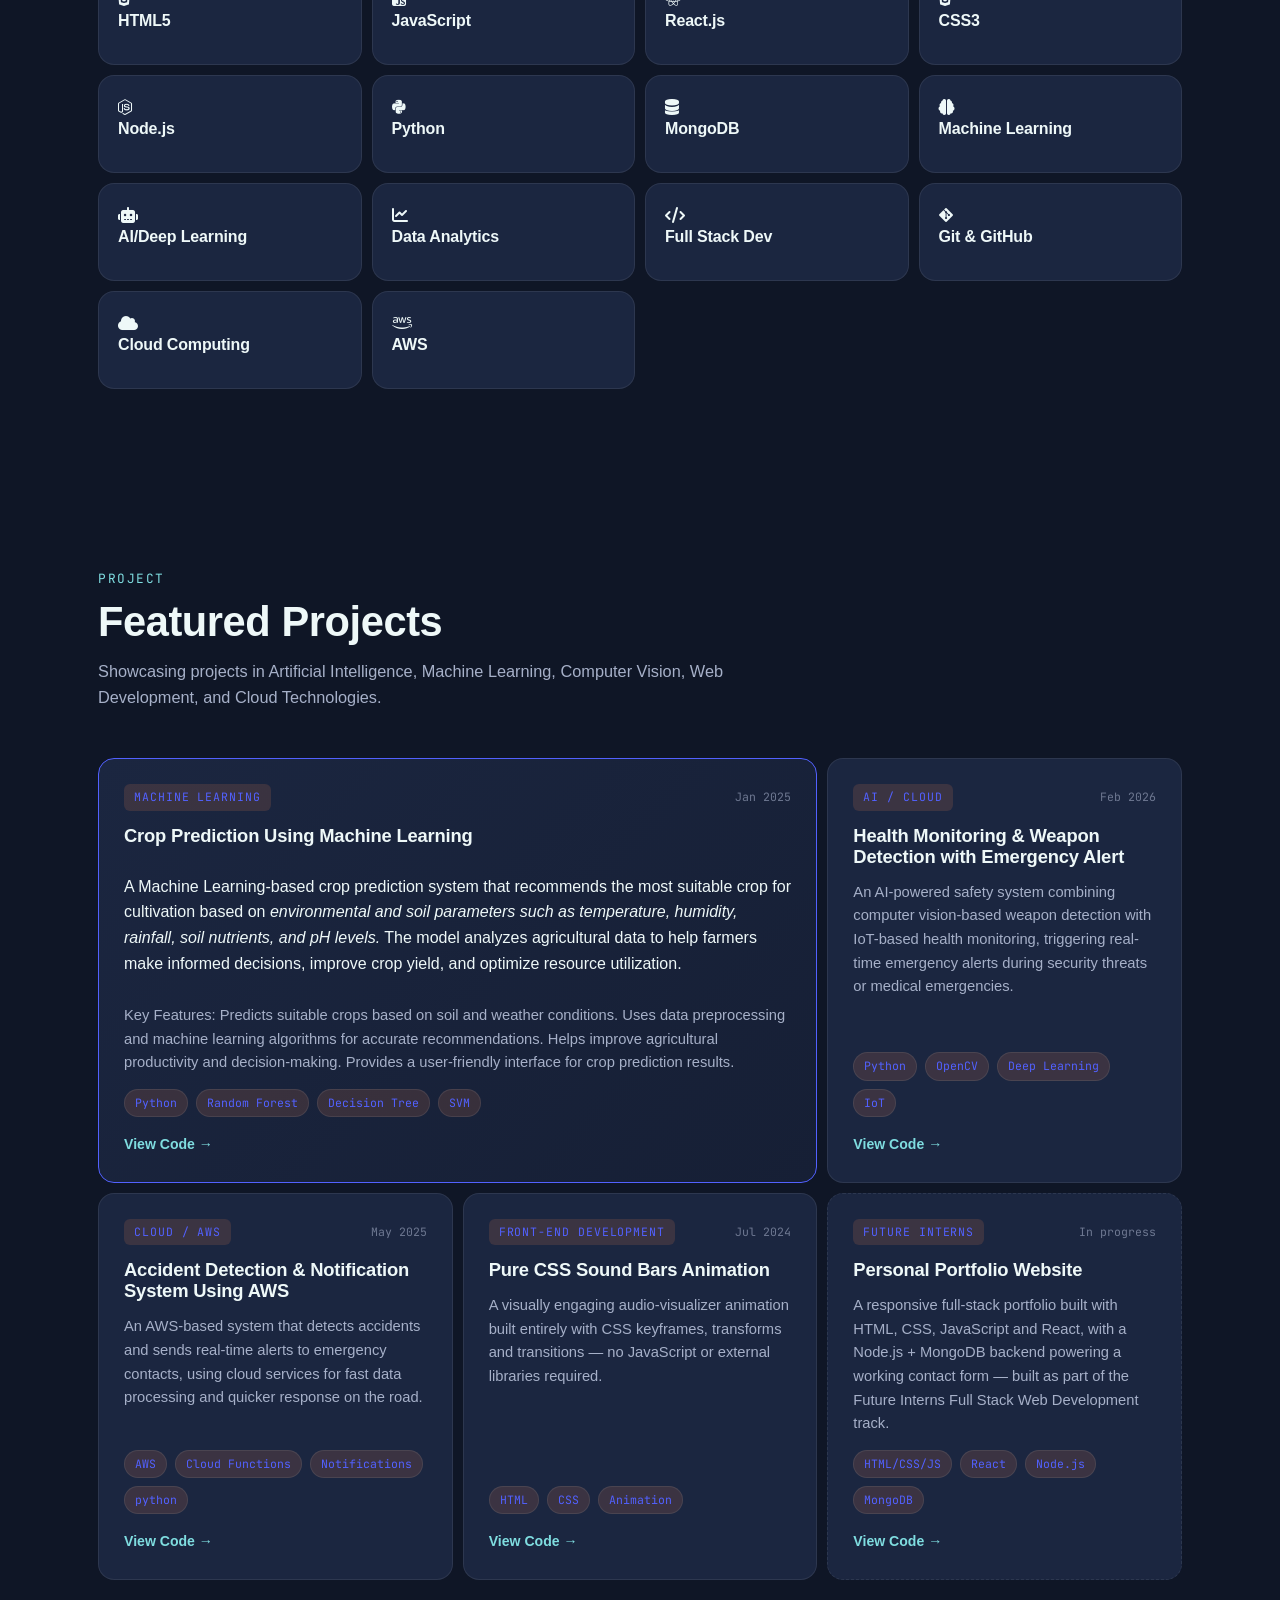
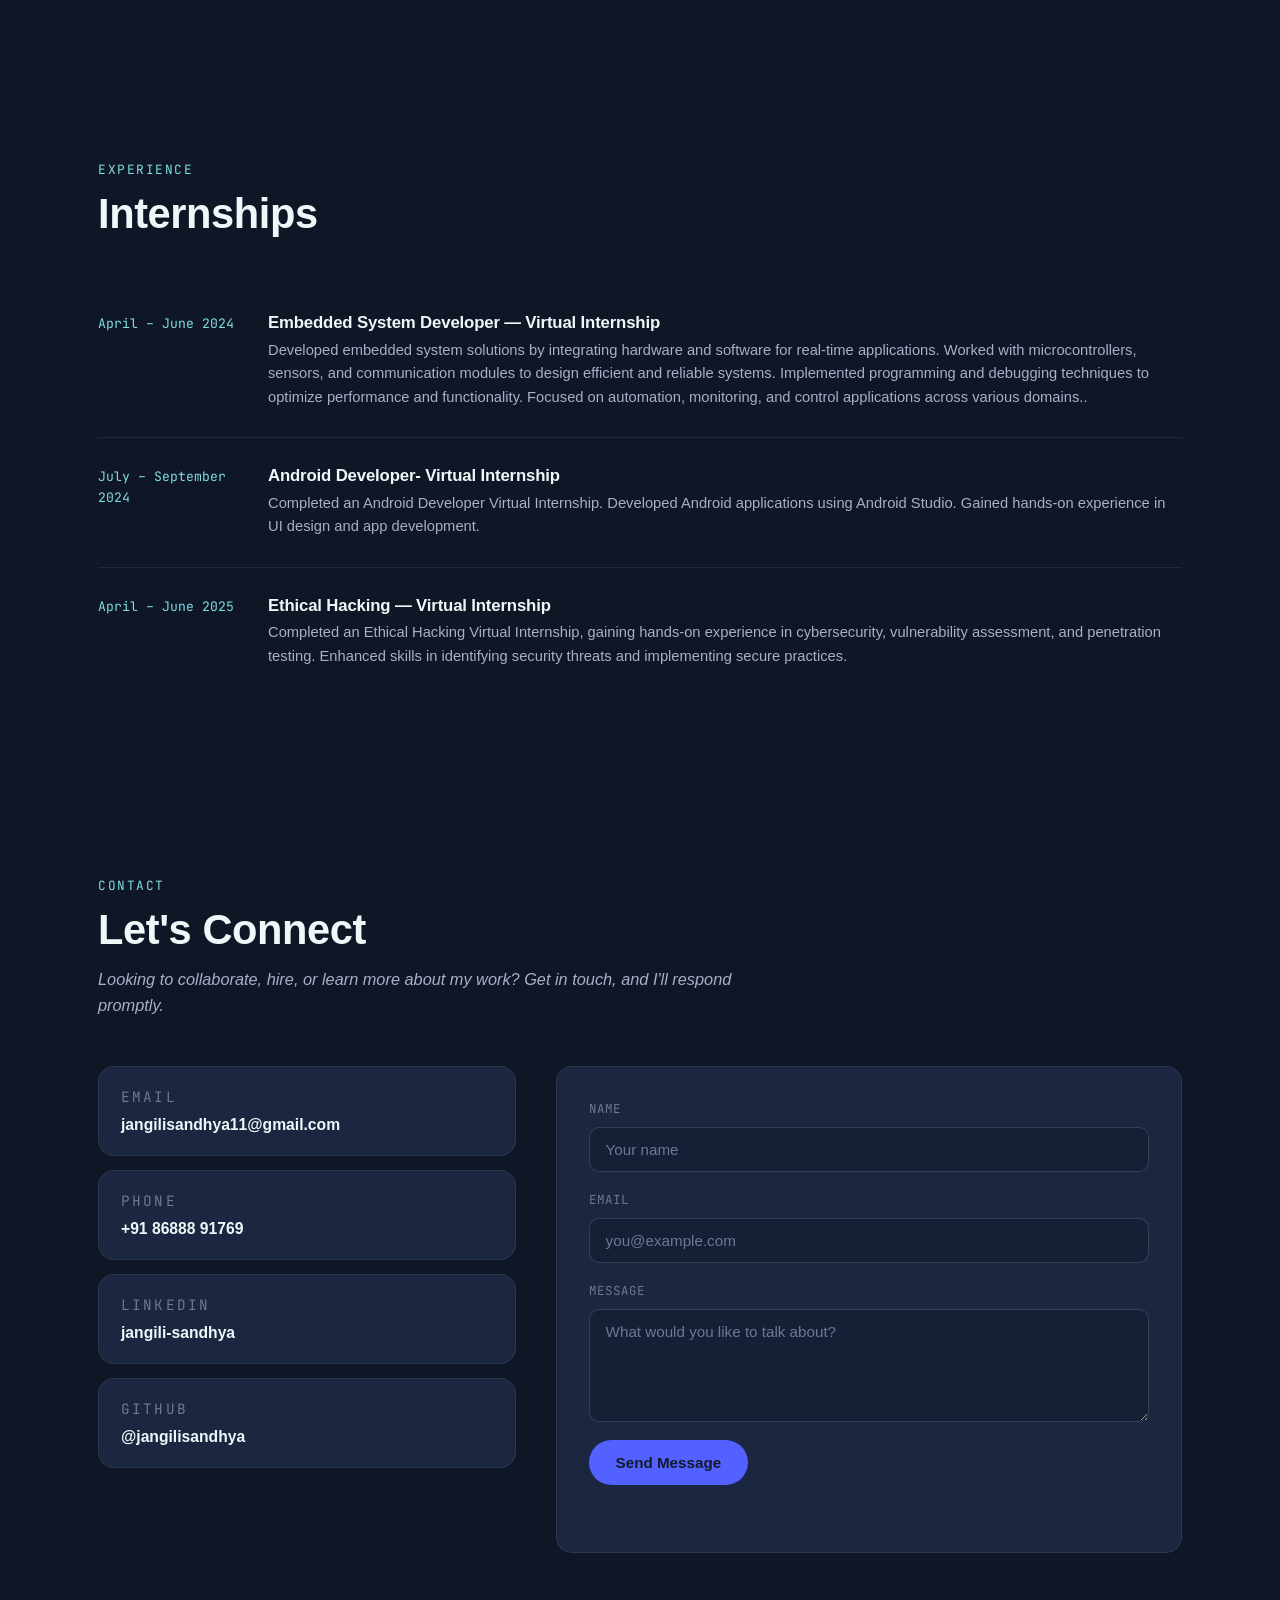
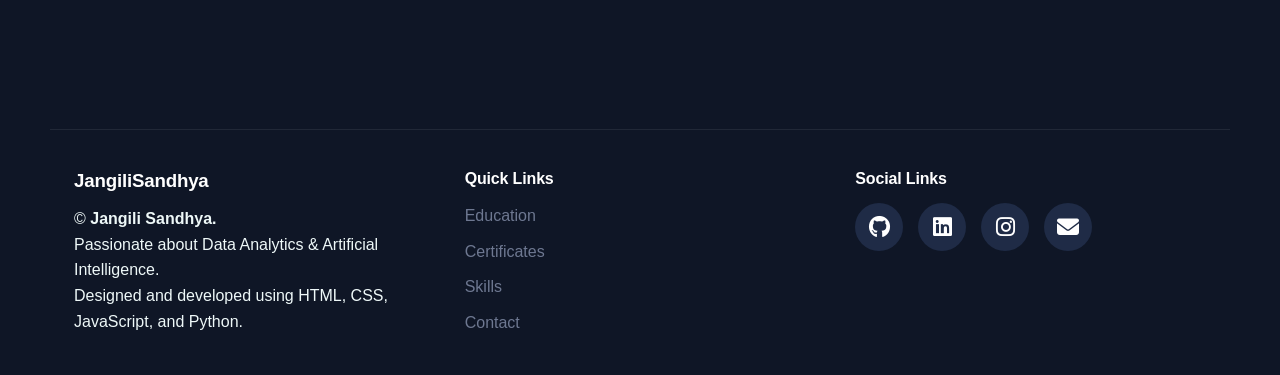
==== commit 76fb9f55: "Update index.html" ====
--- a/index.html
+++ b/index.html
@@ -133,7 +133,7 @@
           <span></span> 
         </div>
         <div class="profile-frame">
-          <img src="profilee.png" alt="Jangili Sandhya" width="280" height="280" />
+          <img src="Profilee.png" alt="Jangili Sandhya" width="280" height="280" />
         </div>
       </div>
     </section>
@@ -547,4 +547,4 @@
 </footer>
      <script src="main.js"></script>
   </body>
-</html>+</html>
